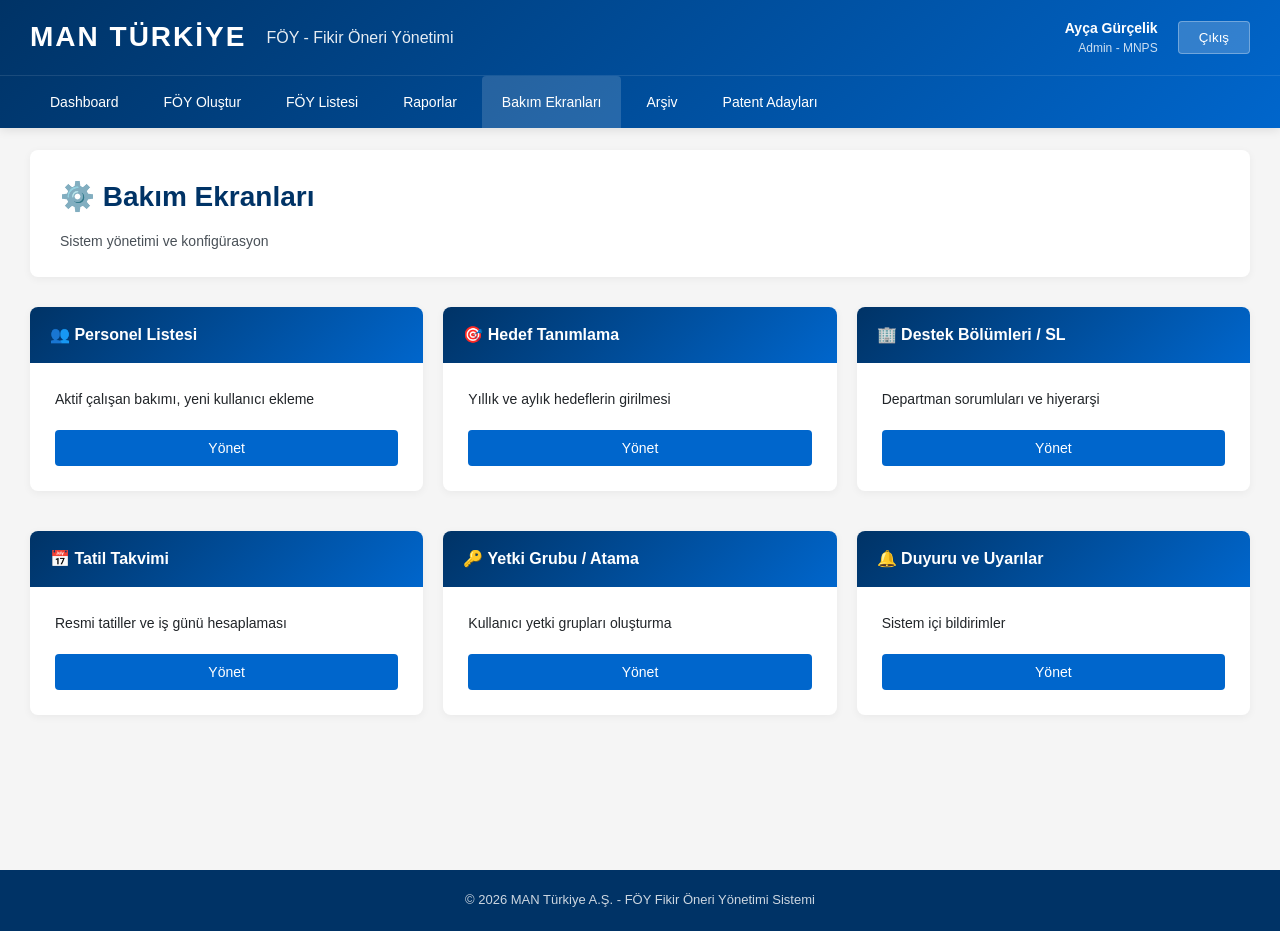
==== admin/bakim.html @ a1492b66 "Initial commit: FÖY (Fikir Öneri Yönetimi) HTML Ekran Prototipi - 13 HTML ekran prototipi (Admin, Ko" ====
<!DOCTYPE html>
<html lang="tr">
<head>
    <meta charset="UTF-8">
    <title>Bakım Ekranları - FÖY</title>
    <link rel="stylesheet" href="../css/style.css">
</head>
<body>
    <header class="header">
        <div class="header-top">
            <div class="logo-section">
                <div class="logo">MAN TÜRKİYE</div>
                <div class="system-title">FÖY - Fikir Öneri Yönetimi</div>
            </div>
            <div class="user-section">
                <div class="user-info">
                    <div class="user-name">Ayça Gürçelik</div>
                    <div class="user-role">Admin - MNPS</div>
                </div>
                <button class="logout-btn">Çıkış</button>
            </div>
        </div>
        <nav class="navigation">
            <ul class="nav-menu">
                <li><a href="dashboard.html">Dashboard</a></li>
                <li><a href="foy-olustur.html">FÖY Oluştur</a></li>
                <li><a href="foy-listesi.html">FÖY Listesi</a></li>
                <li><a href="raporlar.html">Raporlar</a></li>
                <li><a href="bakim.html" class="active">Bakım Ekranları</a></li>
                <li><a href="arsiv.html">Arşiv</a></li>
                <li><a href="patent-adaylari.html">Patent Adayları</a></li>
            </ul>
        </nav>
    </header>

    <main class="main-content">
        <div class="page-header">
            <h1 class="page-title">⚙️ Bakım Ekranları</h1>
            <p class="page-description">Sistem yönetimi ve konfigürasyon</p>
        </div>

        <div style="display: grid; grid-template-columns: repeat(auto-fill, minmax(300px, 1fr)); gap: 20px;">
            <div class="card">
                <div class="card-header">👥 Personel Listesi</div>
                <div class="card-body">
                    <p>Aktif çalışan bakımı, yeni kullanıcı ekleme</p>
                    <button class="btn btn-primary w-100 mt-20">Yönet</button>
                </div>
            </div>

            <div class="card">
                <div class="card-header">🎯 Hedef Tanımlama</div>
                <div class="card-body">
                    <p>Yıllık ve aylık hedeflerin girilmesi</p>
                    <button class="btn btn-primary w-100 mt-20">Yönet</button>
                </div>
            </div>

            <div class="card">
                <div class="card-header">🏢 Destek Bölümleri / SL</div>
                <div class="card-body">
                    <p>Departman sorumluları ve hiyerarşi</p>
                    <button class="btn btn-primary w-100 mt-20">Yönet</button>
                </div>
            </div>

            <div class="card">
                <div class="card-header">📅 Tatil Takvimi</div>
                <div class="card-body">
                    <p>Resmi tatiller ve iş günü hesaplaması</p>
                    <button class="btn btn-primary w-100 mt-20">Yönet</button>
                </div>
            </div>

            <div class="card">
                <div class="card-header">🔑 Yetki Grubu / Atama</div>
                <div class="card-body">
                    <p>Kullanıcı yetki grupları oluşturma</p>
                    <button class="btn btn-primary w-100 mt-20">Yönet</button>
                </div>
            </div>

            <div class="card">
                <div class="card-header">🔔 Duyuru ve Uyarılar</div>
                <div class="card-body">
                    <p>Sistem içi bildirimler</p>
                    <button class="btn btn-primary w-100 mt-20">Yönet</button>
                </div>
            </div>
        </div>
    </main>

    <footer class="footer">
        <p>&copy; 2026 MAN Türkiye A.Ş. - FÖY Fikir Öneri Yönetimi Sistemi</p>
    </footer>
</body>
</html>
---- css/style.css ----
/* =================================================================
   MAN TÜRKİYE - FÖY SİSTEMİ
   Ortak Stil Dosyası
   ================================================================= */

:root {
    --primary-color: #003366;
    --secondary-color: #0066cc;
    --accent-color: #ff6600;
    --success-color: #28a745;
    --warning-color: #ffc107;
    --danger-color: #dc3545;
    --info-color: #17a2b8;
    --light-gray: #f8f9fa;
    --medium-gray: #e9ecef;
    --dark-gray: #495057;
    --text-color: #212529;
    --border-color: #dee2e6;
}

* {
    margin: 0;
    padding: 0;
    box-sizing: border-box;
}

body {
    font-family: 'Segoe UI', Tahoma, Geneva, Verdana, sans-serif;
    font-size: 14px;
    line-height: 1.6;
    color: var(--text-color);
    background-color: #f5f5f5;
}

/* =================================================================
   HEADER & NAVIGATION
   ================================================================= */

.header {
    background: linear-gradient(135deg, var(--primary-color) 0%, var(--secondary-color) 100%);
    color: white;
    padding: 0;
    box-shadow: 0 2px 10px rgba(0,0,0,0.1);
    position: fixed;
    top: 0;
    left: 0;
    right: 0;
    z-index: 1000;
}

.header-top {
    display: flex;
    justify-content: space-between;
    align-items: center;
    padding: 15px 30px;
    border-bottom: 1px solid rgba(255,255,255,0.1);
}

.logo-section {
    display: flex;
    align-items: center;
    gap: 20px;
}

.logo {
    font-size: 28px;
    font-weight: 700;
    letter-spacing: 2px;
}

.system-title {
    font-size: 16px;
    font-weight: 300;
    opacity: 0.9;
}

.user-section {
    display: flex;
    align-items: center;
    gap: 20px;
}

.user-info {
    text-align: right;
}

.user-name {
    font-weight: 600;
    font-size: 14px;
}

.user-role {
    font-size: 12px;
    opacity: 0.8;
}

.logout-btn {
    background-color: rgba(255,255,255,0.2);
    color: white;
    border: 1px solid rgba(255,255,255,0.3);
    padding: 8px 20px;
    border-radius: 4px;
    cursor: pointer;
    transition: all 0.3s;
}

.logout-btn:hover {
    background-color: rgba(255,255,255,0.3);
}

.navigation {
    padding: 0 30px;
}

.nav-menu {
    list-style: none;
    display: flex;
    gap: 5px;
}

.nav-menu li {
    position: relative;
}

.nav-menu a {
    color: white;
    text-decoration: none;
    padding: 15px 20px;
    display: block;
    transition: background-color 0.3s;
    border-radius: 4px 4px 0 0;
}

.nav-menu a:hover,
.nav-menu a.active {
    background-color: rgba(255,255,255,0.15);
}

/* =================================================================
   MAIN CONTENT
   ================================================================= */

.main-content {
    margin-top: 120px;
    padding: 30px;
    min-height: calc(100vh - 200px);
}

.page-header {
    background: white;
    padding: 25px 30px;
    border-radius: 8px;
    margin-bottom: 30px;
    box-shadow: 0 2px 8px rgba(0,0,0,0.05);
}

.page-title {
    font-size: 28px;
    color: var(--primary-color);
    margin-bottom: 10px;
    font-weight: 600;
}

.page-description {
    color: var(--dark-gray);
    font-size: 14px;
}

.breadcrumb {
    display: flex;
    gap: 10px;
    font-size: 13px;
    color: var(--dark-gray);
    margin-top: 10px;
}

.breadcrumb a {
    color: var(--secondary-color);
    text-decoration: none;
}

.breadcrumb a:hover {
    text-decoration: underline;
}

/* =================================================================
   CARDS & PANELS
   ================================================================= */

.card {
    background: white;
    border-radius: 8px;
    box-shadow: 0 2px 8px rgba(0,0,0,0.05);
    overflow: hidden;
    margin-bottom: 20px;
}

.card-header {
    background: linear-gradient(135deg, var(--primary-color) 0%, var(--secondary-color) 100%);
    color: white;
    padding: 15px 20px;
    font-weight: 600;
    font-size: 16px;
    display: flex;
    justify-content: space-between;
    align-items: center;
}

.card-body {
    padding: 25px;
}

.dashboard-grid {
    display: grid;
    grid-template-columns: repeat(auto-fit, minmax(280px, 1fr));
    gap: 20px;
    margin-bottom: 30px;
}

.stat-card {
    background: white;
    border-radius: 8px;
    padding: 25px;
    box-shadow: 0 2px 8px rgba(0,0,0,0.05);
    border-left: 4px solid var(--secondary-color);
    transition: transform 0.3s, box-shadow 0.3s;
}

.stat-card:hover {
    transform: translateY(-5px);
    box-shadow: 0 4px 16px rgba(0,0,0,0.1);
}

.stat-card.success {
    border-left-color: var(--success-color);
}

.stat-card.warning {
    border-left-color: var(--warning-color);
}

.stat-card.danger {
    border-left-color: var(--danger-color);
}

.stat-card.info {
    border-left-color: var(--info-color);
}

.stat-label {
    color: var(--dark-gray);
    font-size: 13px;
    font-weight: 500;
    text-transform: uppercase;
    letter-spacing: 0.5px;
}

.stat-value {
    font-size: 36px;
    font-weight: 700;
    color: var(--primary-color);
    margin: 10px 0;
}

.stat-description {
    font-size: 12px;
    color: var(--dark-gray);
}

/* =================================================================
   FORMS
   ================================================================= */

.form-group {
    margin-bottom: 20px;
}

.form-label {
    display: block;
    margin-bottom: 8px;
    font-weight: 500;
    color: var(--text-color);
}

.form-label.required::after {
    content: " *";
    color: var(--danger-color);
}

.form-control {
    width: 100%;
    padding: 10px 15px;
    border: 1px solid var(--border-color);
    border-radius: 4px;
    font-size: 14px;
    transition: border-color 0.3s, box-shadow 0.3s;
}

.form-control:focus {
    outline: none;
    border-color: var(--secondary-color);
    box-shadow: 0 0 0 3px rgba(0,102,204,0.1);
}

.form-control:disabled {
    background-color: var(--light-gray);
    cursor: not-allowed;
}

select.form-control {
    cursor: pointer;
}

textarea.form-control {
    resize: vertical;
    min-height: 100px;
}

.form-row {
    display: grid;
    grid-template-columns: repeat(auto-fit, minmax(250px, 1fr));
    gap: 20px;
}

.form-help {
    font-size: 12px;
    color: var(--dark-gray);
    margin-top: 5px;
}

.checkbox-group,
.radio-group {
    display: flex;
    flex-direction: column;
    gap: 10px;
}

.checkbox-item,
.radio-item {
    display: flex;
    align-items: center;
    gap: 10px;
}

/* =================================================================
   BUTTONS
   ================================================================= */

.btn {
    display: inline-block;
    padding: 10px 25px;
    border: none;
    border-radius: 4px;
    font-size: 14px;
    font-weight: 500;
    cursor: pointer;
    transition: all 0.3s;
    text-decoration: none;
    text-align: center;
}

.btn-primary {
    background-color: var(--secondary-color);
    color: white;
}

.btn-primary:hover {
    background-color: var(--primary-color);
}

.btn-success {
    background-color: var(--success-color);
    color: white;
}

.btn-success:hover {
    background-color: #218838;
}

.btn-warning {
    background-color: var(--warning-color);
    color: var(--text-color);
}

.btn-warning:hover {
    background-color: #e0a800;
}

.btn-danger {
    background-color: var(--danger-color);
    color: white;
}

.btn-danger:hover {
    background-color: #c82333;
}

.btn-secondary {
    background-color: var(--medium-gray);
    color: var(--text-color);
}

.btn-secondary:hover {
    background-color: var(--border-color);
}

.btn-group {
    display: flex;
    gap: 10px;
    margin-top: 20px;
}

/* =================================================================
   TABLES
   ================================================================= */

.table-container {
    overflow-x: auto;
    margin: 20px 0;
}

table {
    width: 100%;
    border-collapse: collapse;
    background: white;
}

thead {
    background: linear-gradient(135deg, var(--primary-color) 0%, var(--secondary-color) 100%);
    color: white;
}

th {
    padding: 15px;
    text-align: left;
    font-weight: 600;
    font-size: 13px;
    text-transform: uppercase;
    letter-spacing: 0.5px;
}

td {
    padding: 12px 15px;
    border-bottom: 1px solid var(--border-color);
}

tbody tr:hover {
    background-color: var(--light-gray);
}

.table-actions {
    display: flex;
    gap: 8px;
}

.action-btn {
    padding: 5px 12px;
    border-radius: 4px;
    font-size: 12px;
    border: none;
    cursor: pointer;
    transition: all 0.3s;
}

/* =================================================================
   BADGES & STATUS
   ================================================================= */

.badge {
    display: inline-block;
    padding: 4px 12px;
    border-radius: 12px;
    font-size: 11px;
    font-weight: 600;
    text-transform: uppercase;
    letter-spacing: 0.5px;
}

.badge-success {
    background-color: #d4edda;
    color: #155724;
}

.badge-warning {
    background-color: #fff3cd;
    color: #856404;
}

.badge-danger {
    background-color: #f8d7da;
    color: #721c24;
}

.badge-info {
    background-color: #d1ecf1;
    color: #0c5460;
}

.badge-secondary {
    background-color: var(--medium-gray);
    color: var(--dark-gray);
}

.status-green {
    color: var(--success-color);
    font-weight: 600;
}

.status-yellow {
    color: var(--warning-color);
    font-weight: 600;
}

.status-red {
    color: var(--danger-color);
    font-weight: 600;
}

/* =================================================================
   ALERTS & NOTIFICATIONS
   ================================================================= */

.alert {
    padding: 15px 20px;
    border-radius: 4px;
    margin-bottom: 20px;
    border-left: 4px solid;
}

.alert-info {
    background-color: #d1ecf1;
    border-color: var(--info-color);
    color: #0c5460;
}

.alert-success {
    background-color: #d4edda;
    border-color: var(--success-color);
    color: #155724;
}

.alert-warning {
    background-color: #fff3cd;
    border-color: var(--warning-color);
    color: #856404;
}

.alert-danger {
    background-color: #f8d7da;
    border-color: var(--danger-color);
    color: #721c24;
}

/* =================================================================
   MODAL
   ================================================================= */

.modal {
    display: none;
    position: fixed;
    top: 0;
    left: 0;
    width: 100%;
    height: 100%;
    background-color: rgba(0,0,0,0.5);
    z-index: 2000;
    justify-content: center;
    align-items: center;
}

.modal.active {
    display: flex;
}

.modal-content {
    background: white;
    border-radius: 8px;
    width: 90%;
    max-width: 600px;
    max-height: 90vh;
    overflow-y: auto;
    box-shadow: 0 10px 40px rgba(0,0,0,0.3);
}

.modal-header {
    padding: 20px 25px;
    border-bottom: 1px solid var(--border-color);
    display: flex;
    justify-content: space-between;
    align-items: center;
}

.modal-title {
    font-size: 20px;
    font-weight: 600;
    color: var(--primary-color);
}

.modal-close {
    background: none;
    border: none;
    font-size: 28px;
    cursor: pointer;
    color: var(--dark-gray);
    line-height: 1;
}

.modal-body {
    padding: 25px;
}

.modal-footer {
    padding: 20px 25px;
    border-top: 1px solid var(--border-color);
    display: flex;
    justify-content: flex-end;
    gap: 10px;
}

/* =================================================================
   FOOTER
   ================================================================= */

.footer {
    background-color: var(--primary-color);
    color: white;
    text-align: center;
    padding: 20px;
    margin-top: 50px;
}

.footer p {
    font-size: 13px;
    opacity: 0.8;
}

/* =================================================================
   UTILITIES
   ================================================================= */

.text-center { text-align: center; }
.text-right { text-align: right; }
.text-left { text-align: left; }

.mt-10 { margin-top: 10px; }
.mt-20 { margin-top: 20px; }
.mt-30 { margin-top: 30px; }
.mb-10 { margin-bottom: 10px; }
.mb-20 { margin-bottom: 20px; }
.mb-30 { margin-bottom: 30px; }

.p-10 { padding: 10px; }
.p-20 { padding: 20px; }
.p-30 { padding: 30px; }

.d-flex { display: flex; }
.justify-between { justify-content: space-between; }
.align-center { align-items: center; }
.gap-10 { gap: 10px; }
.gap-20 { gap: 20px; }

.w-100 { width: 100%; }
.h-100 { height: 100%; }

/* =================================================================
   RESPONSIVE
   ================================================================= */

@media (max-width: 768px) {
    .header-top {
        flex-direction: column;
        gap: 15px;
    }

    .nav-menu {
        flex-direction: column;
        gap: 0;
    }

    .main-content {
        padding: 15px;
        margin-top: 180px;
    }

    .dashboard-grid {
        grid-template-columns: 1fr;
    }

    .form-row {
        grid-template-columns: 1fr;
    }
}
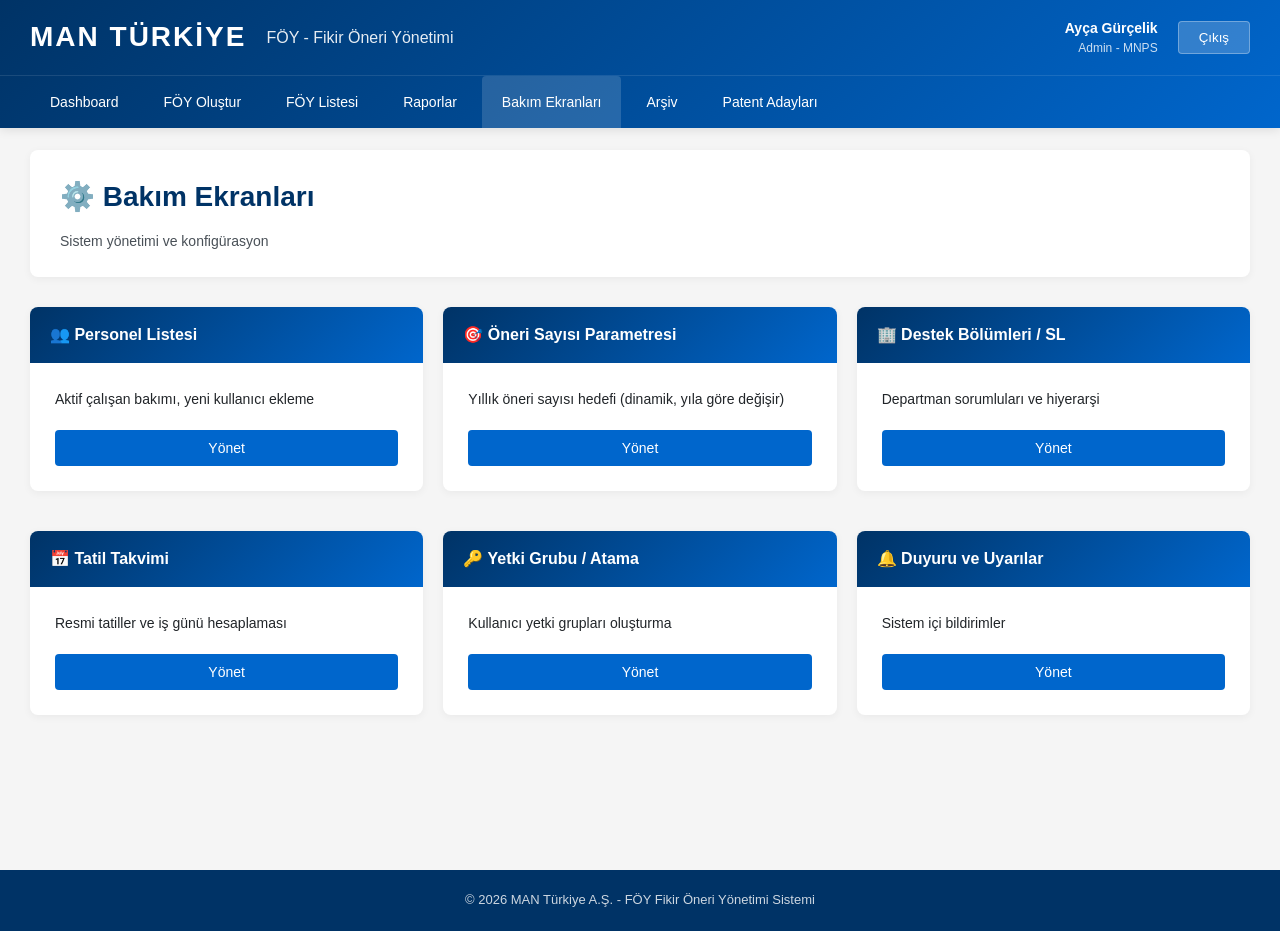
==== commit a385a717: "Mail şablonları ve form güncellemeleri eklendi - FÖY oluşturma ekranına mail şablonları eklendi (Des" ====
--- a/admin/bakim.html
+++ b/admin/bakim.html
@@ -49,10 +49,10 @@
             </div>
 
             <div class="card">
-                <div class="card-header">🎯 Hedef Tanımlama</div>
+                <div class="card-header">🎯 Öneri Sayısı Parametresi</div>
                 <div class="card-body">
-                    <p>Yıllık ve aylık hedeflerin girilmesi</p>
-                    <button class="btn btn-primary w-100 mt-20">Yönet</button>
+                    <p>Yıllık öneri sayısı hedefi (dinamik, yıla göre değişir)</p>
+                    <button class="btn btn-primary w-100 mt-20" onclick="window.location.href='bakim-oneri-sayisi.html'">Yönet</button>
                 </div>
             </div>
 
